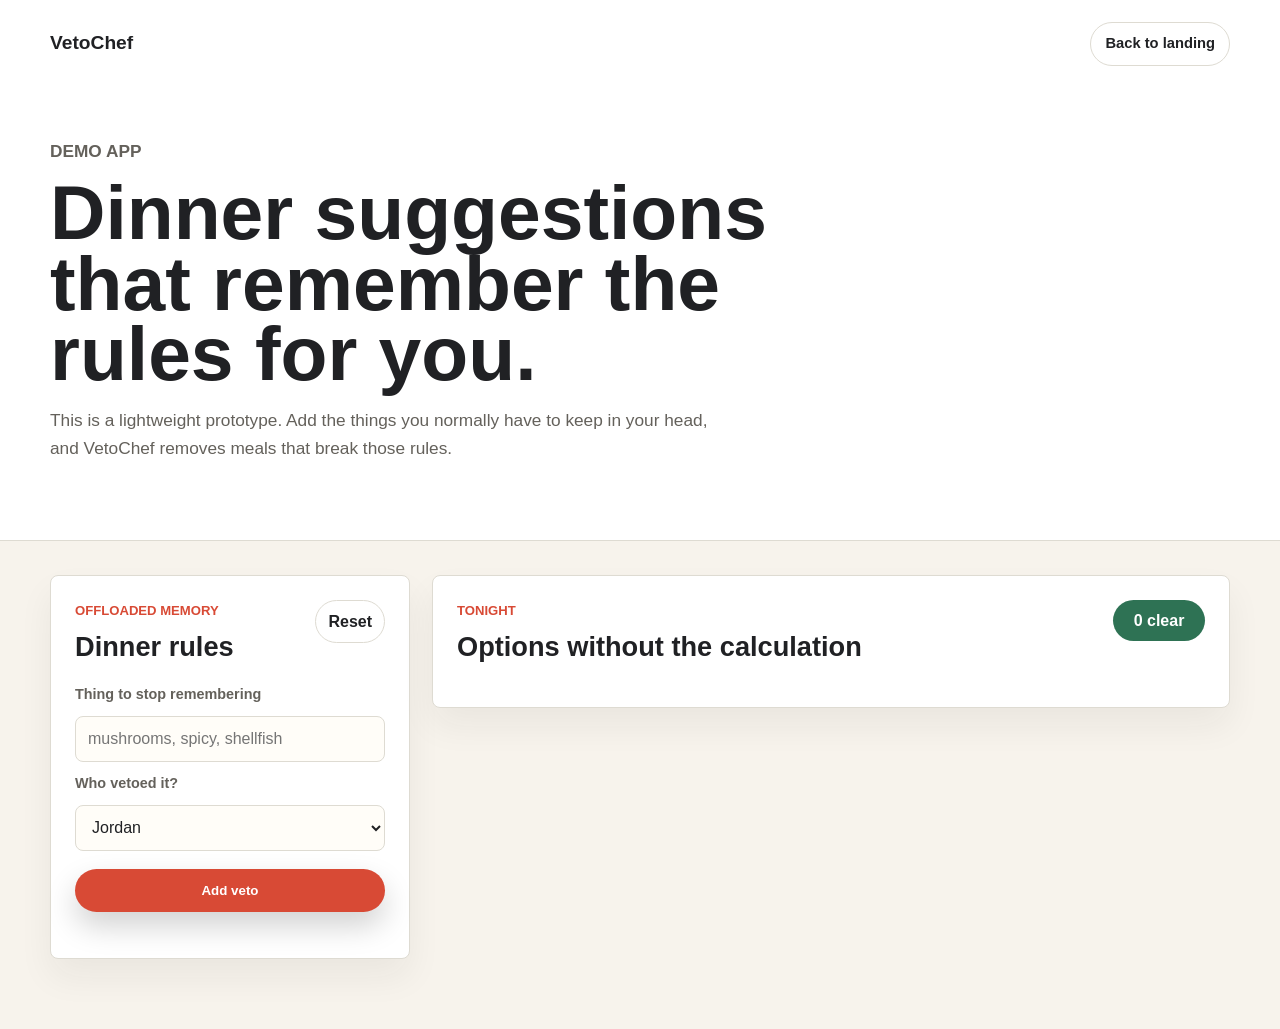
==== app.html @ bf62d24d "Add initial HTML structure for VetoChef app" ====
<!DOCTYPE html>
<html lang="en">
<head>
  <meta charset="UTF-8">
  <meta name="viewport" content="width=device-width, initial-scale=1.0">
  <title>VetoChef Demo App</title>
  <link rel="stylesheet" href="styles.css">
  <link rel="stylesheet" href="app.css">
</head>
<body class="app-body">
  <header class="app-header">
    <nav class="app-nav" aria-label="Demo navigation">
      <a class="logo" href="index.html">VetoChef</a>
      <a class="nav-cta dark" href="index.html">Back to landing</a>
    </nav>

    <section class="app-intro">
      <p class="eyebrow">Demo app</p>
      <h1>Dinner suggestions that remember the rules for you.</h1>
      <p>
        This is a lightweight prototype. Add the things you normally have to
        keep in your head, and VetoChef removes meals that break those rules.
      </p>
    </section>
  </header>

  <main class="app-layout">
    <aside class="app-card">
      <div class="card-title-row">
        <div>
          <p class="eyebrow">Offloaded memory</p>
          <h2>Dinner rules</h2>
        </div>
        <button class="small-button" id="resetButton" type="button">Reset</button>
      </div>

      <form class="veto-form" id="vetoForm">
        <label for="vetoInput">Thing to stop remembering</label>
        <input id="vetoInput" name="veto" type="text" placeholder="mushrooms, spicy, shellfish">

        <label for="personSelect">Who vetoed it?</label>
        <select id="personSelect" name="person">
          <option>Jordan</option>
          <option>Maya</option>
          <option>Sam</option>
          <option>Dad</option>
        </select>

        <button class="button full-button" type="submit">Add veto</button>
      </form>

      <div class="veto-list" id="vetoList" aria-live="polite"></div>
    </aside>

    <section class="app-card meal-area">
      <div class="card-title-row">
        <div>
          <p class="eyebrow">Tonight</p>
          <h2>Options without the calculation</h2>
        </div>
        <div class="meal-count" id="mealCount">0 clear</div>
      </div>

      <div class="meal-grid" id="mealGrid"></div>
    </section>
  </main>

  <script src="app.js"></script>
</body>
</html>
---- styles.css ----
:root {
  --ink: #202124;
  --muted: #64615b;
  --paper: #fffdf8;
  --soft: #f3f5ee;
  --tomato: #d84a35;
  --tomato-dark: #a82f22;
  --green: #2e7254;
  --line: #dedbd2;
}

* {
  box-sizing: border-box;
}

html {
  scroll-behavior: smooth;
}

body {
  margin: 0;
  color: var(--ink);
  background: var(--paper);
  font-family: Arial, Helvetica, sans-serif;
  line-height: 1.6;
}

a {
  color: inherit;
}

.hero {
  min-height: 82vh;
  color: white;
  background:
    linear-gradient(rgba(15, 18, 16, 0.65), rgba(15, 18, 16, 0.5)),
    url("https://images.unsplash.com/photo-1733006955674-472c10875aaf?auto=format&fit=crop&w=1800&q=80") center / cover;
  display: flex;
  flex-direction: column;
}

.topbar {
  width: min(1120px, calc(100% - 40px));
  margin: 0 auto;
  padding: 24px 0;
  display: flex;
  align-items: center;
  justify-content: space-between;
}

.logo {
  font-size: 1.2rem;
  font-weight: 800;
  text-decoration: none;
}

.nav-cta {
  padding: 9px 14px;
  border: 1px solid rgba(255, 255, 255, 0.55);
  border-radius: 999px;
  text-decoration: none;
  font-size: 0.92rem;
  font-weight: 700;
}

.hero-content {
  width: min(1120px, calc(100% - 40px));
  margin: auto;
  padding: 70px 0 95px;
}

.eyebrow {
  margin: 0 0 12px;
  color: var(--tomato);
  font-size: 0.82rem;
  font-weight: 800;
  letter-spacing: 0;
  text-transform: uppercase;
}

.hero .eyebrow {
  color: #ffd9c8;
}

h1,
h2,
h3,
p {
  margin-top: 0;
}

h1 {
  max-width: 680px;
  margin-bottom: 18px;
  font-size: clamp(4rem, 10vw, 7.2rem);
  line-height: 0.92;
  letter-spacing: 0;
}

h2 {
  max-width: 760px;
  margin-bottom: 18px;
  font-size: clamp(2rem, 5vw, 4rem);
  line-height: 1.03;
  letter-spacing: 0;
}

h3 {
  margin-bottom: 10px;
  font-size: 1.2rem;
  line-height: 1.2;
}

.hero-copy {
  max-width: 610px;
  font-size: 1.25rem;
  color: rgba(255, 255, 255, 0.9);
}

.button {
  display: inline-block;
  margin-top: 14px;
  padding: 14px 22px;
  border: 0;
  border-radius: 999px;
  color: white;
  background: var(--tomato);
  box-shadow: 0 14px 30px rgba(0, 0, 0, 0.18);
  text-decoration: none;
  font-weight: 800;
}

.button:hover,
.button:focus {
  background: var(--tomato-dark);
}

.section {
  padding: 90px 20px;
}

.section-text {
  width: min(900px, 100%);
  margin: 0 auto;
}

.section-text p {
  max-width: 720px;
  color: var(--muted);
  font-size: 1.08rem;
}

.intro {
  background: white;
}

.split {
  width: min(1120px, calc(100% - 40px));
  margin: 0 auto;
  padding-left: 0;
  padding-right: 0;
  display: grid;
  grid-template-columns: 1.1fr 0.9fr;
  gap: 56px;
  align-items: center;
}

.reverse {
  grid-template-columns: 0.95fr 1.05fr;
}

.veto-panel {
  padding: 28px;
  border: 1px solid var(--line);
  border-radius: 8px;
  background: white;
  box-shadow: 0 20px 45px rgba(32, 33, 36, 0.08);
}

.panel-header {
  display: flex;
  justify-content: space-between;
  gap: 16px;
  margin-bottom: 22px;
  color: var(--muted);
  font-size: 0.9rem;
}

.panel-header strong {
  color: var(--green);
}

.veto-panel ul {
  list-style: none;
  padding: 0;
  margin: 22px 0;
}

.veto-panel li {
  display: flex;
  align-items: center;
  gap: 10px;
  padding: 10px 0;
  border-top: 1px solid var(--line);
}

.check {
  width: 24px;
  height: 24px;
  border-radius: 50%;
  color: white;
  background: var(--green);
  display: inline-flex;
  align-items: center;
  justify-content: center;
  font-weight: 800;
}

.veto-panel button {
  width: 100%;
  min-height: 48px;
  border: 0;
  border-radius: 999px;
  color: white;
  background: var(--ink);
  font: inherit;
  font-weight: 800;
  cursor: pointer;
}

.feature-band {
  color: white;
  background: var(--green);
}

.feature-band .eyebrow,
.feature-band .section-text p {
  color: rgba(255, 255, 255, 0.82);
}

.feature-band .big-line {
  color: white;
  font-size: clamp(1.8rem, 5vw, 3.6rem);
  font-weight: 900;
  line-height: 1.1;
}

.mini-grid {
  display: grid;
  grid-template-columns: repeat(2, minmax(0, 1fr));
  gap: 14px;
}

.mini-grid div {
  min-height: 92px;
  padding: 20px;
  border: 1px solid var(--line);
  border-radius: 8px;
  background: white;
  display: flex;
  align-items: center;
  justify-content: center;
  color: var(--green);
  font-weight: 800;
  text-align: center;
}

.early-access {
  background: #f5eee8;
  text-align: center;
}

.early-access .section-text p,
.early-access .section-text h2 {
  margin-left: auto;
  margin-right: auto;
}

.quiet {
  margin-top: 22px;
}

.coming-soon {
  width: min(1120px, calc(100% - 40px));
  margin: 0 auto;
  padding-left: 0;
  padding-right: 0;
}

.soon-list {
  display: grid;
  grid-template-columns: repeat(3, 1fr);
  gap: 18px;
  margin-top: 28px;
}

.soon-list article {
  min-height: 175px;
  padding: 24px;
  border: 1px solid var(--line);
  border-radius: 8px;
  background: white;
}

.soon-list p {
  color: var(--muted);
}

footer {
  padding: 34px 20px;
  color: white;
  background: var(--ink);
  text-align: center;
}

footer p {
  margin: 0;
  font-weight: 800;
}

@media (max-width: 760px) {
  .topbar {
    width: min(100% - 28px, 1120px);
  }

  .nav-cta {
    padding: 8px 12px;
    font-size: 0.86rem;
  }

  .hero-content {
    width: min(100% - 28px, 1120px);
    padding: 50px 0 75px;
  }

  .hero-copy {
    font-size: 1.05rem;
  }

  .section {
    padding: 64px 14px;
  }

  .split,
  .reverse,
  .coming-soon {
    width: min(100% - 28px, 1120px);
    padding-left: 0;
    padding-right: 0;
    grid-template-columns: 1fr;
    gap: 34px;
  }

  .soon-list {
    grid-template-columns: 1fr;
  }

  .mini-grid {
    grid-template-columns: 1fr;
  }
}
---- app.css ----
.app-body {
  background: #f7f3ec;
}

.app-header {
  background: white;
  border-bottom: 1px solid var(--line);
}

.app-nav {
  width: min(1180px, calc(100% - 40px));
  margin: 0 auto;
  padding: 22px 0;
  display: flex;
  align-items: center;
  justify-content: space-between;
}

.nav-cta.dark {
  border-color: var(--line);
}

.app-intro {
  width: min(1180px, calc(100% - 40px));
  margin: 0 auto;
  padding: 50px 0 60px;
}

.app-intro h1 {
  max-width: 780px;
  font-size: clamp(2.4rem, 6vw, 5rem);
}

.app-intro p {
  max-width: 680px;
  color: var(--muted);
  font-size: 1.08rem;
}

.app-layout {
  width: min(1180px, calc(100% - 40px));
  margin: 34px auto 70px;
  display: grid;
  grid-template-columns: 360px 1fr;
  gap: 22px;
  align-items: start;
}

.app-card {
  padding: 24px;
  border: 1px solid var(--line);
  border-radius: 8px;
  background: white;
  box-shadow: 0 18px 35px rgba(32, 33, 36, 0.06);
}

.card-title-row {
  display: flex;
  align-items: flex-start;
  justify-content: space-between;
  gap: 18px;
  margin-bottom: 22px;
}

.card-title-row h2 {
  margin-bottom: 0;
  font-size: 1.7rem;
}

.small-button {
  border: 1px solid var(--line);
  border-radius: 999px;
  background: white;
  padding: 8px 12px;
  color: var(--ink);
  font: inherit;
  font-weight: 700;
  cursor: pointer;
}

.veto-form {
  display: grid;
  gap: 10px;
}

.veto-form label {
  color: var(--muted);
  font-size: 0.9rem;
  font-weight: 800;
}

.veto-form input,
.veto-form select {
  width: 100%;
  min-height: 46px;
  border: 1px solid var(--line);
  border-radius: 8px;
  padding: 0 12px;
  background: #fffdf8;
  color: var(--ink);
  font: inherit;
}

.full-button {
  width: 100%;
  margin-top: 8px;
  cursor: pointer;
}

.veto-list {
  margin-top: 22px;
  display: grid;
  gap: 10px;
}

.veto-item {
  display: grid;
  grid-template-columns: 1fr auto;
  gap: 10px;
  align-items: center;
  padding: 13px;
  border: 1px solid var(--line);
  border-radius: 8px;
  background: var(--soft);
}

.veto-item strong {
  display: block;
  line-height: 1.2;
}

.veto-item span {
  color: var(--muted);
  font-size: 0.9rem;
}

.veto-item button {
  width: 34px;
  height: 34px;
  border: 0;
  border-radius: 50%;
  color: white;
  background: var(--ink);
  cursor: pointer;
  font-weight: 900;
}

.meal-count {
  min-width: 92px;
  padding: 8px 12px;
  border-radius: 999px;
  color: white;
  background: var(--green);
  text-align: center;
  font-weight: 800;
}

.meal-grid {
  display: grid;
  grid-template-columns: repeat(2, minmax(0, 1fr));
  gap: 16px;
}

.meal-card {
  min-height: 270px;
  border: 1px solid var(--line);
  border-radius: 8px;
  overflow: hidden;
  background: #fffdf8;
  display: flex;
  flex-direction: column;
}

.meal-top {
  min-height: 92px;
  padding: 18px;
  color: white;
  background: var(--green);
}

.meal-top h3 {
  margin-bottom: 6px;
}

.meal-top p {
  margin: 0;
  color: rgba(255, 255, 255, 0.82);
  font-size: 0.95rem;
}

.meal-body {
  padding: 18px;
  display: flex;
  flex: 1;
  flex-direction: column;
}

.tag-row {
  display: flex;
  flex-wrap: wrap;
  gap: 8px;
  margin-top: 4px;
}

.tag-row button,
.tag {
  border: 1px solid var(--line);
  border-radius: 999px;
  padding: 7px 10px;
  background: white;
  color: var(--muted);
  font: inherit;
  font-size: 0.88rem;
}

.tag-row button {
  cursor: pointer;
}

.why-text {
  margin-top: auto;
  padding-top: 18px;
  color: var(--green);
  font-weight: 800;
}

.empty-state {
  grid-column: 1 / -1;
  padding: 28px;
  border: 1px dashed var(--line);
  border-radius: 8px;
  color: var(--muted);
  background: #fffdf8;
}

@media (max-width: 900px) {
  .app-layout {
    grid-template-columns: 1fr;
  }
}

@media (max-width: 650px) {
  .app-nav,
  .app-intro,
  .app-layout {
    width: min(100% - 28px, 1180px);
  }

  .app-nav {
    align-items: flex-start;
    gap: 14px;
  }

  .meal-grid {
    grid-template-columns: 1fr;
  }
}
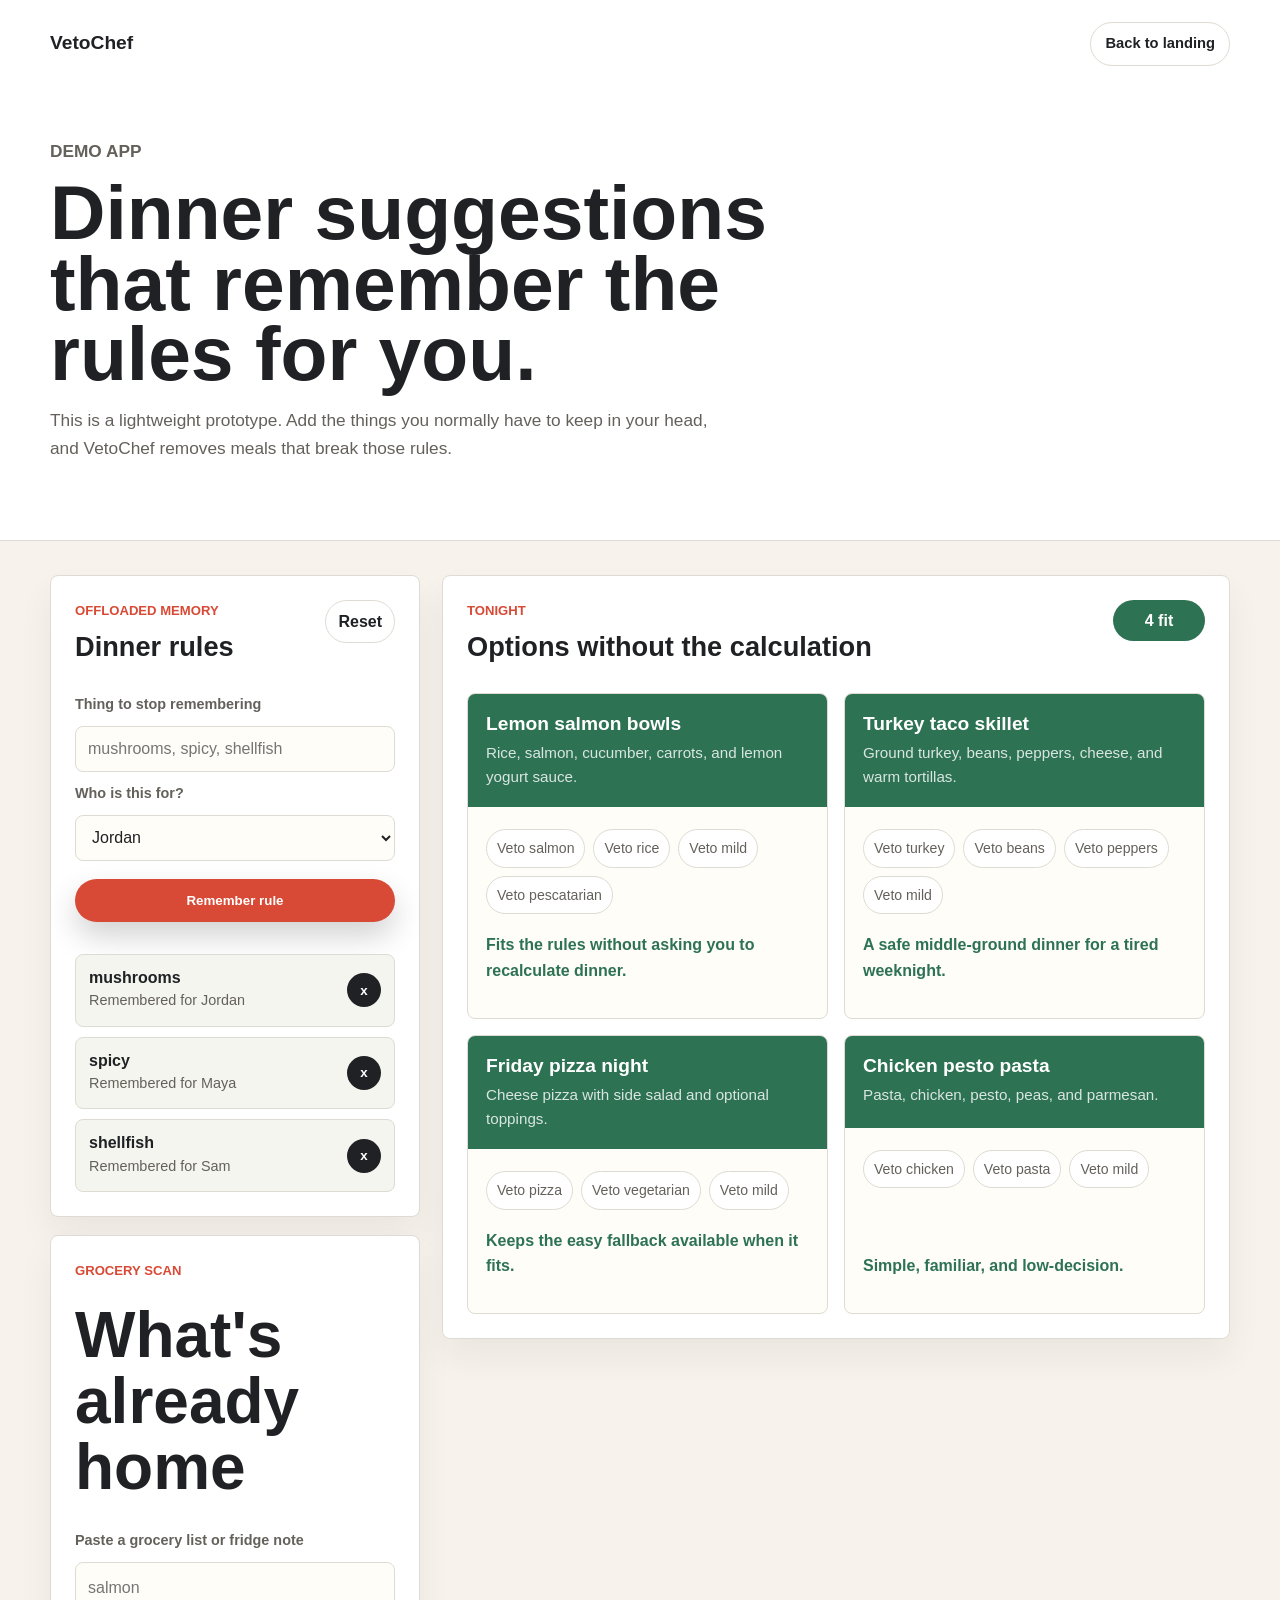
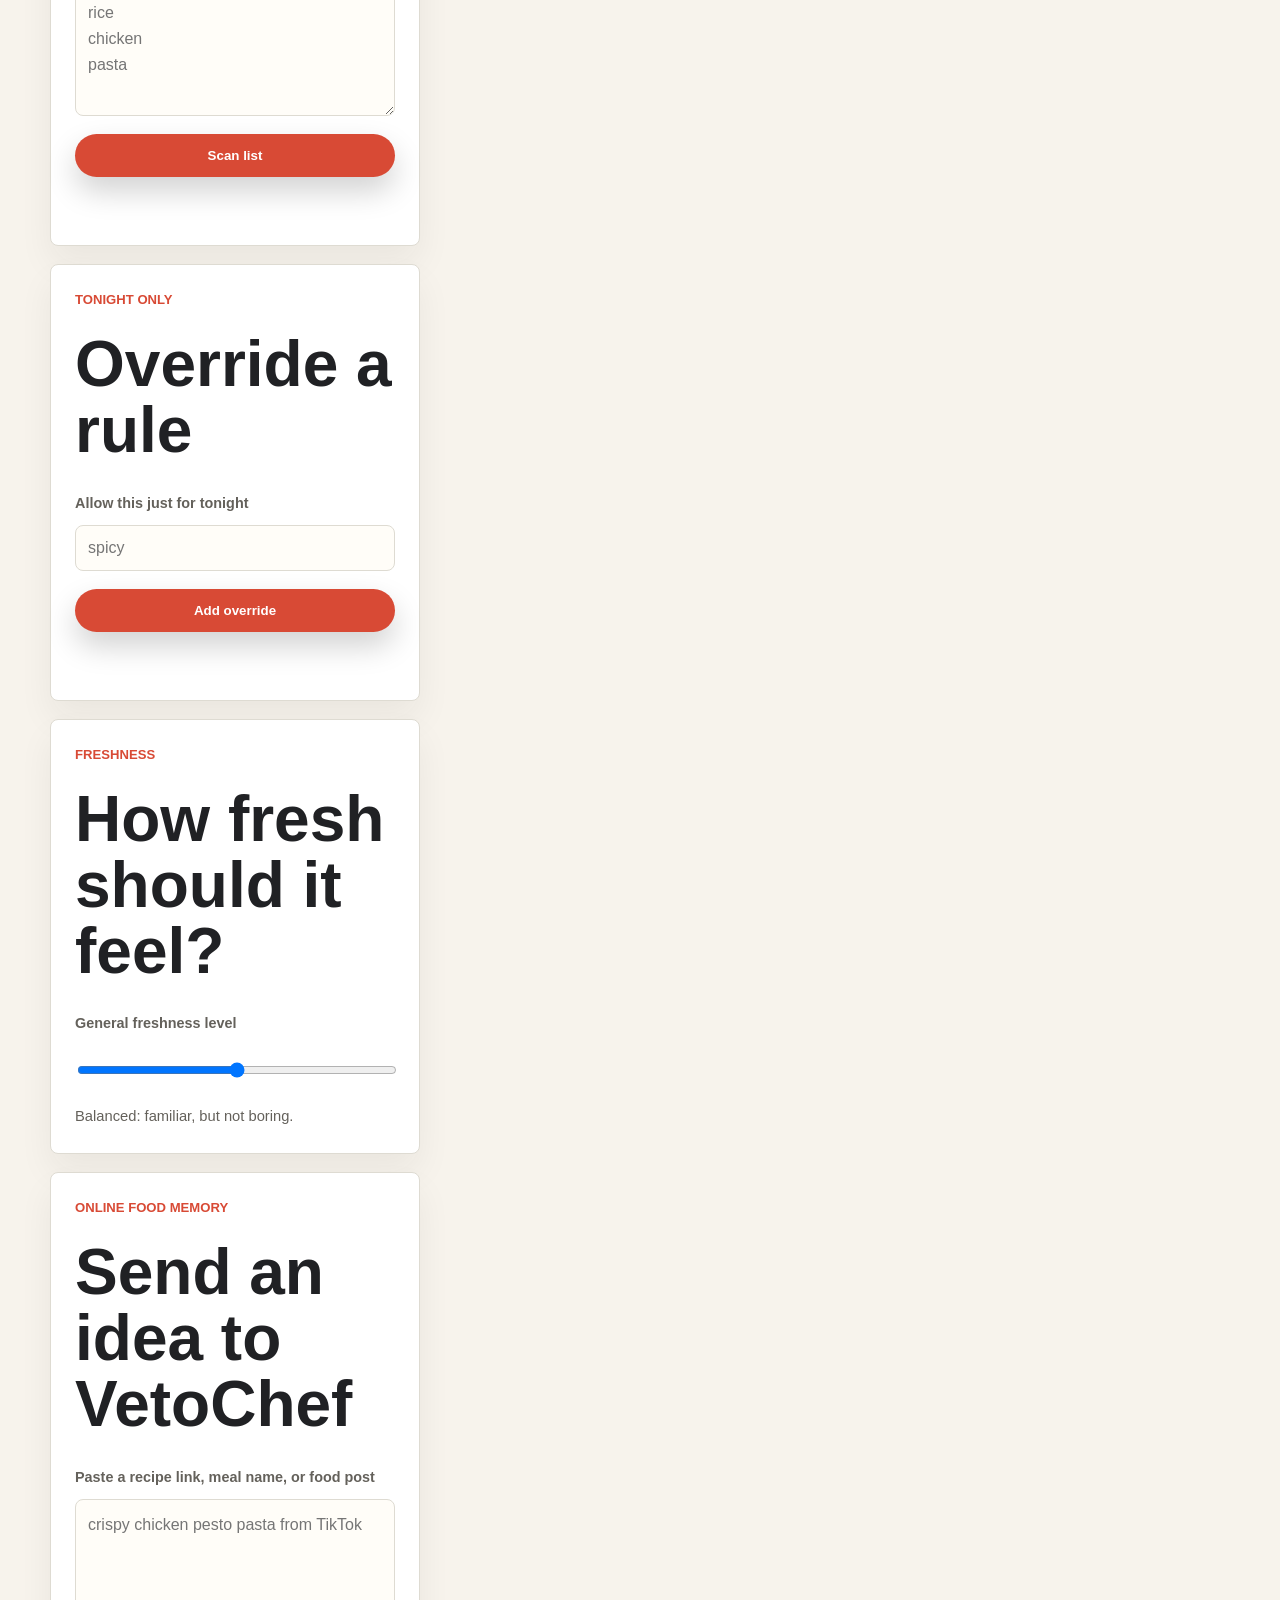
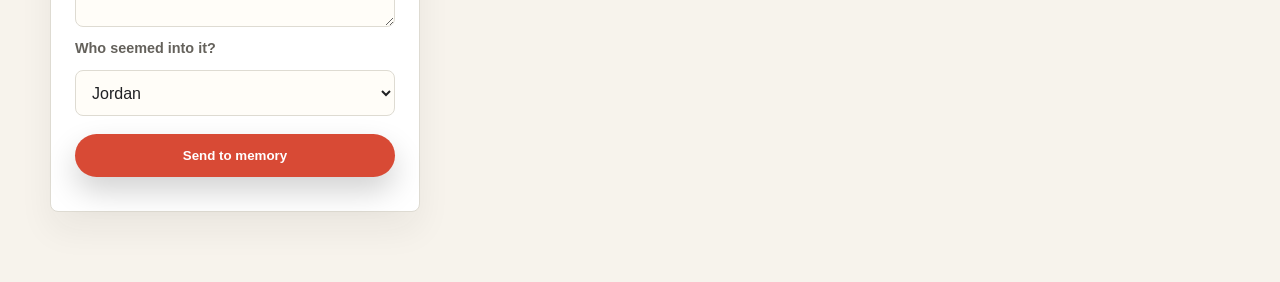
==== commit c24aa8f8: "Refactor app layout and update form structure" ====
--- a/app.html
+++ b/app.html
@@ -25,31 +25,75 @@
   </header>
 
   <main class="app-layout">
-    <aside class="app-card">
-      <div class="card-title-row">
-        <div>
-          <p class="eyebrow">Offloaded memory</p>
-          <h2>Dinner rules</h2>
+    <aside class="app-stack">
+      <section class="app-card">
+        <div class="card-title-row">
+          <div>
+            <p class="eyebrow">Offloaded memory</p>
+            <h2>Dinner rules</h2>
+          </div>
+          <button class="small-button" id="resetButton" type="button">Reset</button>
         </div>
-        <button class="small-button" id="resetButton" type="button">Reset</button>
-      </div>
 
-      <form class="veto-form" id="vetoForm">
-        <label for="vetoInput">Thing to stop remembering</label>
-        <input id="vetoInput" name="veto" type="text" placeholder="mushrooms, spicy, shellfish">
+        <form class="veto-form" id="vetoForm">
+          <label for="vetoInput">Thing to stop remembering</label>
+          <input id="vetoInput" name="veto" type="text" placeholder="mushrooms, spicy, shellfish">
 
-        <label for="personSelect">Who vetoed it?</label>
-        <select id="personSelect" name="person">
+          <label for="personSelect">Who is this for?</label>
+          <select id="personSelect" name="person">
+            <option>Jordan</option>
+            <option>Maya</option>
+            <option>Sam</option>
+            <option>Dad</option>
+          </select>
+
+          <button class="button full-button" type="submit">Remember rule</button>
+        </form>
+
+        <div class="veto-list" id="vetoList" aria-live="polite"></div>
+      </section>
+
+      <section class="app-card">
+        <p class="eyebrow">Grocery scan</p>
+        <h2>What's already home</h2>
+        <label class="field-label" for="groceryInput">Paste a grocery list or fridge note</label>
+        <textarea id="groceryInput" rows="5" placeholder="salmon&#10;rice&#10;chicken&#10;pasta"></textarea>
+        <button class="button full-button" id="scanButton" type="button">Scan list</button>
+        <div class="chip-list" id="pantryList"></div>
+      </section>
+
+      <section class="app-card">
+        <p class="eyebrow">Tonight only</p>
+        <h2>Override a rule</h2>
+        <label class="field-label" for="overrideInput">Allow this just for tonight</label>
+        <input id="overrideInput" type="text" placeholder="spicy">
+        <button class="button full-button" id="overrideButton" type="button">Add override</button>
+        <div class="chip-list" id="overrideList"></div>
+      </section>
+
+      <section class="app-card">
+        <p class="eyebrow">Freshness</p>
+        <h2>How fresh should it feel?</h2>
+        <label class="field-label" for="freshnessRange">General freshness level</label>
+        <input id="freshnessRange" type="range" min="1" max="5" value="3">
+        <p class="slider-note" id="freshnessLabel">Balanced: familiar, but not boring.</p>
+      </section>
+
+      <section class="app-card">
+        <p class="eyebrow">Online food memory</p>
+        <h2>Send an idea to VetoChef</h2>
+        <label class="field-label" for="onlineInput">Paste a recipe link, meal name, or food post</label>
+        <textarea id="onlineInput" rows="4" placeholder="crispy chicken pesto pasta from TikTok"></textarea>
+        <label class="field-label" for="onlinePerson">Who seemed into it?</label>
+        <select id="onlinePerson">
           <option>Jordan</option>
           <option>Maya</option>
           <option>Sam</option>
           <option>Dad</option>
         </select>
-
-        <button class="button full-button" type="submit">Add veto</button>
-      </form>
-
-      <div class="veto-list" id="vetoList" aria-live="polite"></div>
+        <button class="button full-button" id="onlineButton" type="button">Send to memory</button>
+        <div class="memory-list" id="onlineMemory"></div>
+      </section>
     </aside>
 
     <section class="app-card meal-area">
@@ -58,7 +102,7 @@
           <p class="eyebrow">Tonight</p>
           <h2>Options without the calculation</h2>
         </div>
-        <div class="meal-count" id="mealCount">0 clear</div>
+        <div class="meal-count" id="mealCount">0 fit</div>
       </div>
 
       <div class="meal-grid" id="mealGrid"></div>
--- a/app.css
+++ b/app.css
@@ -41,9 +41,14 @@
   width: min(1180px, calc(100% - 40px));
   margin: 34px auto 70px;
   display: grid;
-  grid-template-columns: 360px 1fr;
+  grid-template-columns: 370px 1fr;
   gap: 22px;
   align-items: start;
+}
+
+.app-stack {
+  display: grid;
+  gap: 18px;
 }
 
 .app-card {
@@ -78,19 +83,24 @@
   cursor: pointer;
 }
 
-.veto-form {
+.veto-form,
+.app-card {
   display: grid;
   gap: 10px;
 }
 
-.veto-form label {
+.veto-form label,
+.field-label {
   color: var(--muted);
   font-size: 0.9rem;
   font-weight: 800;
 }
 
 .veto-form input,
-.veto-form select {
+.veto-form select,
+.app-card input,
+.app-card select,
+.app-card textarea {
   width: 100%;
   min-height: 46px;
   border: 1px solid var(--line);
@@ -99,6 +109,12 @@
   background: #fffdf8;
   color: var(--ink);
   font: inherit;
+}
+
+.app-card textarea {
+  min-height: 100px;
+  padding: 12px;
+  resize: vertical;
 }
 
 .full-button {
@@ -155,6 +171,54 @@
   font-weight: 800;
 }
 
+.chip-list {
+  display: flex;
+  flex-wrap: wrap;
+  gap: 8px;
+  min-height: 34px;
+}
+
+.chip {
+  border: 1px solid var(--line);
+  border-radius: 999px;
+  padding: 7px 10px;
+  background: var(--soft);
+  color: var(--ink);
+  font-size: 0.88rem;
+  font-weight: 700;
+}
+
+.memory-list {
+  display: grid;
+  gap: 8px;
+}
+
+.memory-item {
+  padding: 11px;
+  border: 1px solid var(--line);
+  border-radius: 8px;
+  background: var(--soft);
+}
+
+.memory-item strong {
+  display: block;
+}
+
+.memory-item span,
+.slider-note {
+  color: var(--muted);
+  font-size: 0.92rem;
+}
+
+.slider-note {
+  margin: 0;
+}
+
+.meal-area {
+  position: sticky;
+  top: 18px;
+}
+
 .meal-grid {
   display: grid;
   grid-template-columns: repeat(2, minmax(0, 1fr));
@@ -224,6 +288,43 @@
   font-weight: 800;
 }
 
+.meal-actions {
+  display: grid;
+  gap: 10px;
+  margin-top: 16px;
+}
+
+.rating-row {
+  display: flex;
+  flex-wrap: wrap;
+  gap: 8px;
+}
+
+.rating-row button,
+.cook-button {
+  border: 1px solid var(--line);
+  border-radius: 999px;
+  padding: 8px 11px;
+  background: white;
+  color: var(--ink);
+  font: inherit;
+  font-size: 0.88rem;
+  font-weight: 800;
+  cursor: pointer;
+}
+
+.cook-button {
+  width: 100%;
+  background: var(--ink);
+  color: white;
+}
+
+.rating-note {
+  margin: 0;
+  color: var(--muted);
+  font-size: 0.9rem;
+}
+
 .empty-state {
   grid-column: 1 / -1;
   padding: 28px;
@@ -236,6 +337,10 @@
 @media (max-width: 900px) {
   .app-layout {
     grid-template-columns: 1fr;
+  }
+
+  .meal-area {
+    position: static;
   }
 }
 
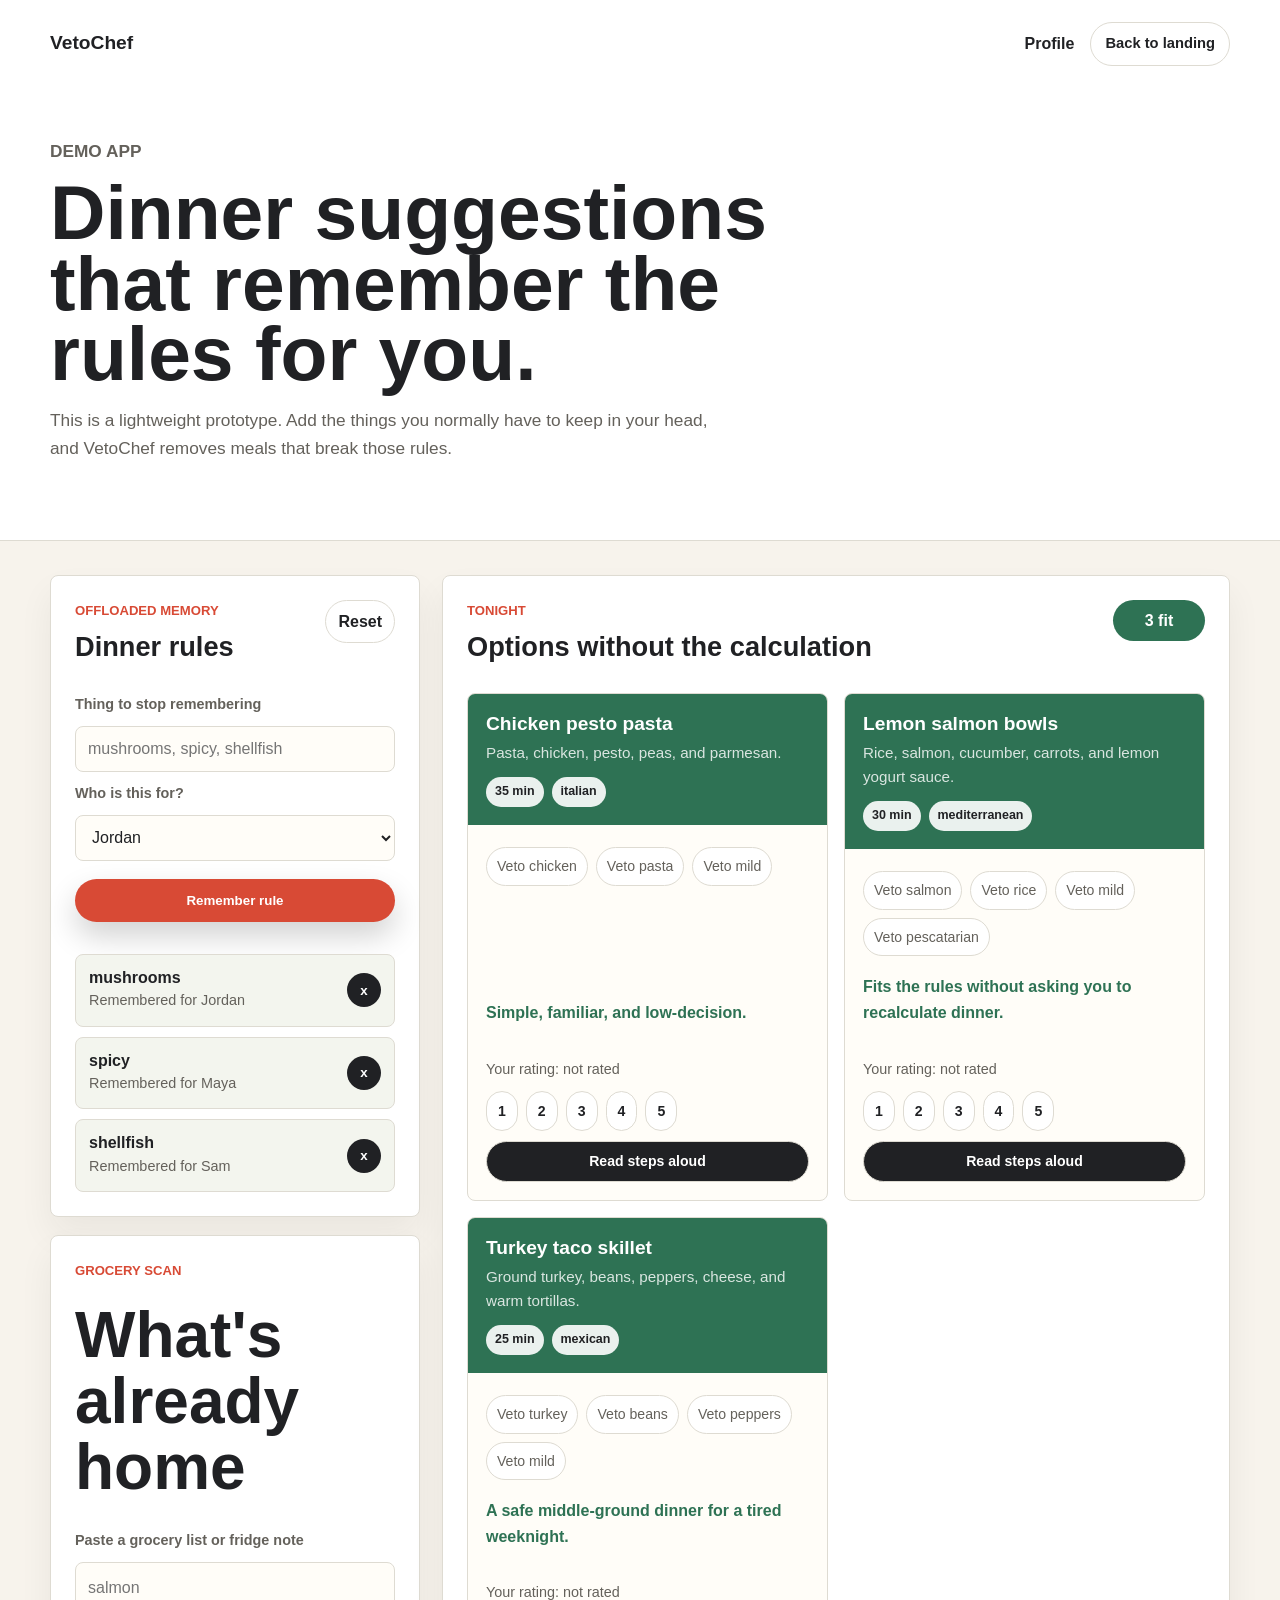
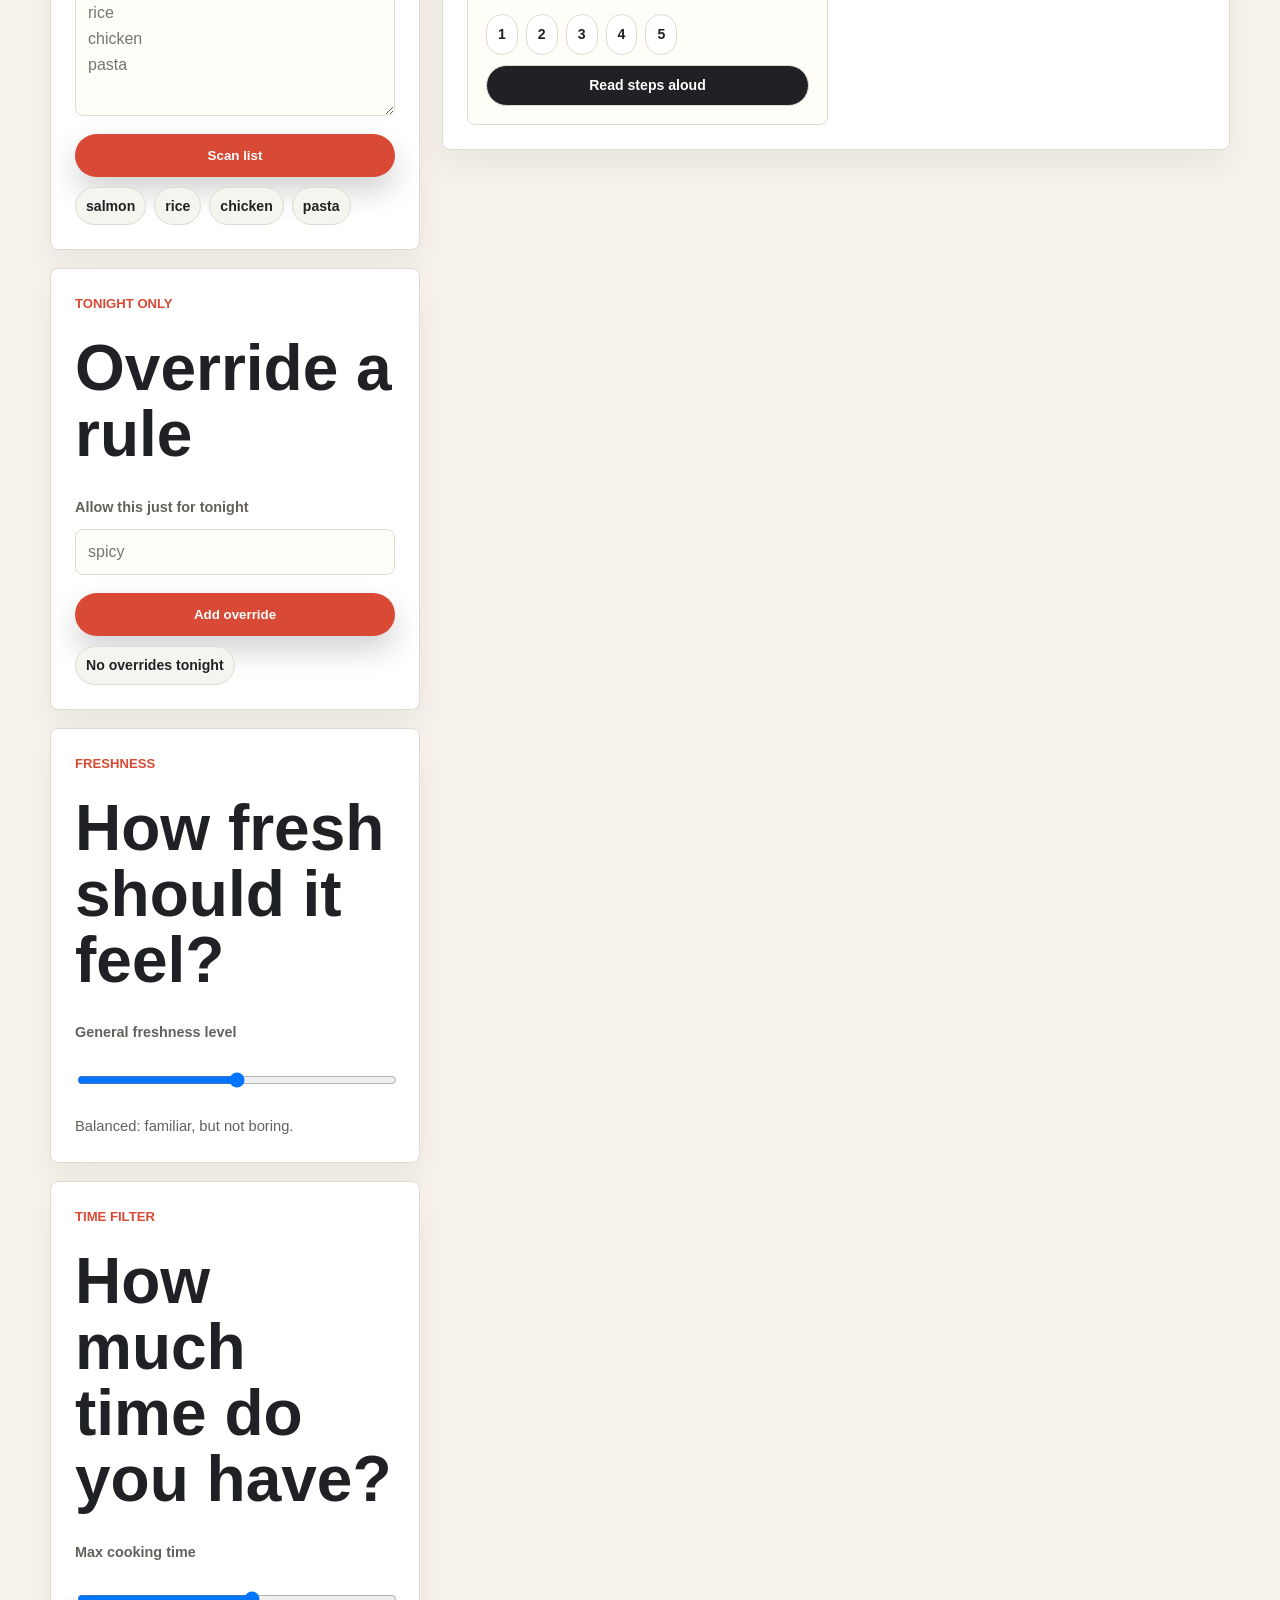
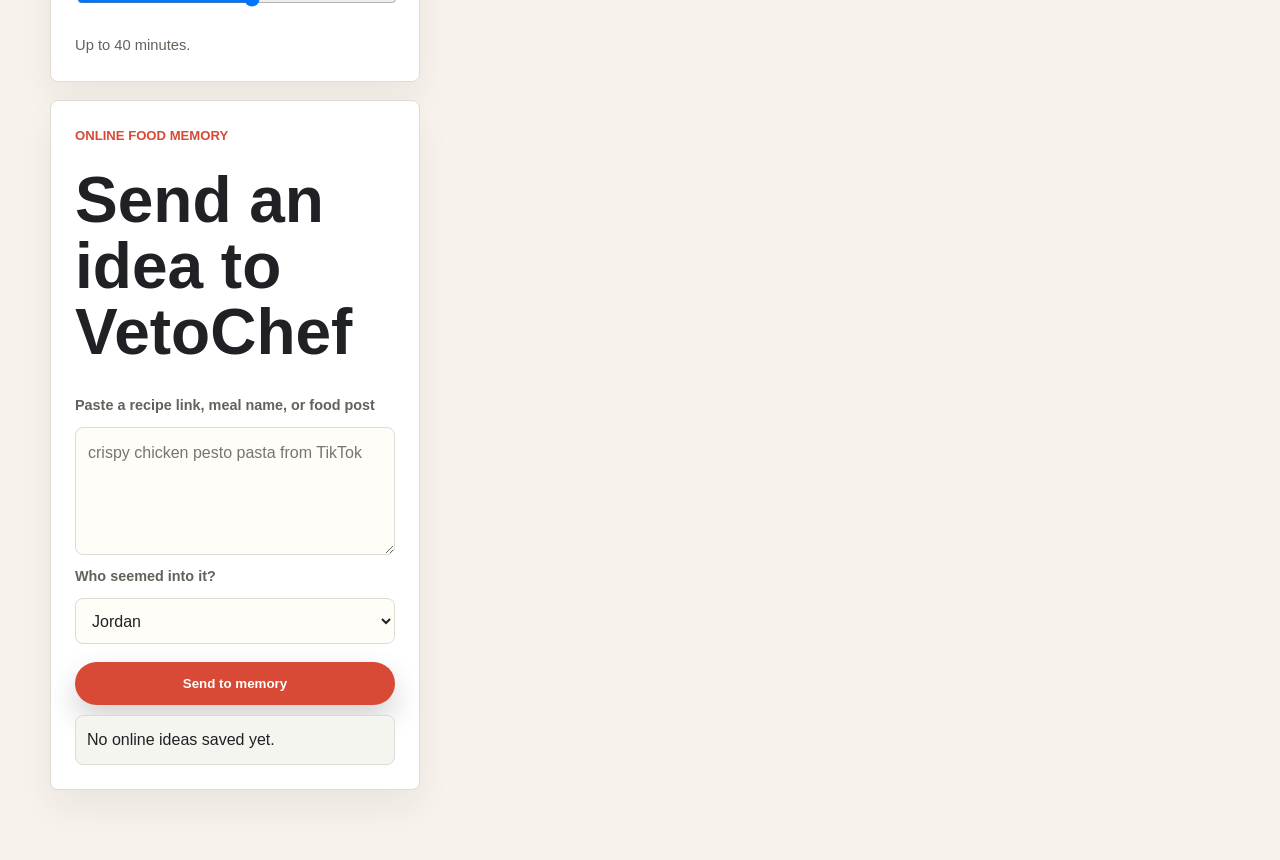
==== commit 5c39b990: "Add profile page and time filters" ====
--- a/app.html
+++ b/app.html
@@ -11,7 +11,10 @@
   <header class="app-header">
     <nav class="app-nav" aria-label="Demo navigation">
       <a class="logo" href="index.html">VetoChef</a>
-      <a class="nav-cta dark" href="index.html">Back to landing</a>
+      <div class="app-nav-links">
+        <a href="profile.html">Profile</a>
+        <a class="nav-cta dark" href="index.html">Back to landing</a>
+      </div>
     </nav>
 
     <section class="app-intro">
@@ -80,6 +83,14 @@
       </section>
 
       <section class="app-card">
+        <p class="eyebrow">Time filter</p>
+        <h2>How much time do you have?</h2>
+        <label class="field-label" for="timeRange">Max cooking time</label>
+        <input id="timeRange" type="range" min="15" max="60" step="5" value="40">
+        <p class="slider-note" id="timeLabel">Up to 40 minutes.</p>
+      </section>
+
+      <section class="app-card">
         <p class="eyebrow">Online food memory</p>
         <h2>Send an idea to VetoChef</h2>
         <label class="field-label" for="onlineInput">Paste a recipe link, meal name, or food post</label>
--- a/styles.css
+++ b/styles.css
@@ -1,361 +1,420 @@
-:root {
-  --ink: #202124;
-  --muted: #64615b;
-  --paper: #fffdf8;
-  --soft: #f3f5ee;
-  --tomato: #d84a35;
-  --tomato-dark: #a82f22;
-  --green: #2e7254;
-  --line: #dedbd2;
-}
-
-* {
-  box-sizing: border-box;
-}
-
-html {
-  scroll-behavior: smooth;
-}
-
-body {
-  margin: 0;
-  color: var(--ink);
-  background: var(--paper);
-  font-family: Arial, Helvetica, sans-serif;
-  line-height: 1.6;
-}
-
-a {
-  color: inherit;
-}
-
-.hero {
-  min-height: 82vh;
-  color: white;
-  background:
-    linear-gradient(rgba(15, 18, 16, 0.65), rgba(15, 18, 16, 0.5)),
-    url("https://images.unsplash.com/photo-1733006955674-472c10875aaf?auto=format&fit=crop&w=1800&q=80") center / cover;
-  display: flex;
-  flex-direction: column;
-}
-
-.topbar {
-  width: min(1120px, calc(100% - 40px));
-  margin: 0 auto;
-  padding: 24px 0;
-  display: flex;
-  align-items: center;
-  justify-content: space-between;
-}
-
-.logo {
-  font-size: 1.2rem;
-  font-weight: 800;
-  text-decoration: none;
-}
-
-.nav-cta {
-  padding: 9px 14px;
-  border: 1px solid rgba(255, 255, 255, 0.55);
-  border-radius: 999px;
-  text-decoration: none;
-  font-size: 0.92rem;
-  font-weight: 700;
-}
-
-.hero-content {
-  width: min(1120px, calc(100% - 40px));
-  margin: auto;
-  padding: 70px 0 95px;
-}
-
-.eyebrow {
-  margin: 0 0 12px;
-  color: var(--tomato);
-  font-size: 0.82rem;
-  font-weight: 800;
-  letter-spacing: 0;
-  text-transform: uppercase;
-}
-
-.hero .eyebrow {
-  color: #ffd9c8;
-}
-
-h1,
-h2,
-h3,
-p {
-  margin-top: 0;
-}
-
-h1 {
-  max-width: 680px;
-  margin-bottom: 18px;
-  font-size: clamp(4rem, 10vw, 7.2rem);
-  line-height: 0.92;
-  letter-spacing: 0;
-}
-
-h2 {
-  max-width: 760px;
-  margin-bottom: 18px;
-  font-size: clamp(2rem, 5vw, 4rem);
-  line-height: 1.03;
-  letter-spacing: 0;
-}
-
-h3 {
-  margin-bottom: 10px;
-  font-size: 1.2rem;
-  line-height: 1.2;
-}
-
-.hero-copy {
-  max-width: 610px;
-  font-size: 1.25rem;
-  color: rgba(255, 255, 255, 0.9);
-}
-
-.button {
-  display: inline-block;
-  margin-top: 14px;
-  padding: 14px 22px;
-  border: 0;
-  border-radius: 999px;
-  color: white;
-  background: var(--tomato);
-  box-shadow: 0 14px 30px rgba(0, 0, 0, 0.18);
-  text-decoration: none;
-  font-weight: 800;
-}
-
-.button:hover,
-.button:focus {
-  background: var(--tomato-dark);
-}
-
-.section {
-  padding: 90px 20px;
-}
-
-.section-text {
-  width: min(900px, 100%);
-  margin: 0 auto;
-}
-
-.section-text p {
-  max-width: 720px;
-  color: var(--muted);
-  font-size: 1.08rem;
-}
-
-.intro {
-  background: white;
-}
-
-.split {
-  width: min(1120px, calc(100% - 40px));
-  margin: 0 auto;
-  padding-left: 0;
-  padding-right: 0;
-  display: grid;
-  grid-template-columns: 1.1fr 0.9fr;
-  gap: 56px;
-  align-items: center;
-}
-
-.reverse {
-  grid-template-columns: 0.95fr 1.05fr;
-}
-
-.veto-panel {
-  padding: 28px;
-  border: 1px solid var(--line);
-  border-radius: 8px;
-  background: white;
-  box-shadow: 0 20px 45px rgba(32, 33, 36, 0.08);
-}
-
-.panel-header {
-  display: flex;
-  justify-content: space-between;
-  gap: 16px;
-  margin-bottom: 22px;
-  color: var(--muted);
-  font-size: 0.9rem;
-}
-
-.panel-header strong {
-  color: var(--green);
-}
-
-.veto-panel ul {
-  list-style: none;
-  padding: 0;
-  margin: 22px 0;
-}
-
-.veto-panel li {
-  display: flex;
-  align-items: center;
-  gap: 10px;
-  padding: 10px 0;
-  border-top: 1px solid var(--line);
-}
-
-.check {
-  width: 24px;
-  height: 24px;
-  border-radius: 50%;
-  color: white;
-  background: var(--green);
-  display: inline-flex;
-  align-items: center;
-  justify-content: center;
-  font-weight: 800;
-}
-
-.veto-panel button {
-  width: 100%;
-  min-height: 48px;
-  border: 0;
-  border-radius: 999px;
-  color: white;
-  background: var(--ink);
-  font: inherit;
-  font-weight: 800;
-  cursor: pointer;
-}
-
-.feature-band {
-  color: white;
-  background: var(--green);
-}
-
-.feature-band .eyebrow,
-.feature-band .section-text p {
-  color: rgba(255, 255, 255, 0.82);
-}
-
-.feature-band .big-line {
-  color: white;
-  font-size: clamp(1.8rem, 5vw, 3.6rem);
-  font-weight: 900;
-  line-height: 1.1;
-}
-
-.mini-grid {
-  display: grid;
-  grid-template-columns: repeat(2, minmax(0, 1fr));
-  gap: 14px;
-}
-
-.mini-grid div {
-  min-height: 92px;
-  padding: 20px;
-  border: 1px solid var(--line);
-  border-radius: 8px;
-  background: white;
-  display: flex;
-  align-items: center;
-  justify-content: center;
-  color: var(--green);
-  font-weight: 800;
-  text-align: center;
-}
-
-.early-access {
-  background: #f5eee8;
-  text-align: center;
-}
-
-.early-access .section-text p,
-.early-access .section-text h2 {
-  margin-left: auto;
-  margin-right: auto;
-}
-
-.quiet {
-  margin-top: 22px;
-}
-
-.coming-soon {
-  width: min(1120px, calc(100% - 40px));
-  margin: 0 auto;
-  padding-left: 0;
-  padding-right: 0;
-}
-
-.soon-list {
-  display: grid;
-  grid-template-columns: repeat(3, 1fr);
-  gap: 18px;
-  margin-top: 28px;
-}
-
-.soon-list article {
-  min-height: 175px;
-  padding: 24px;
-  border: 1px solid var(--line);
-  border-radius: 8px;
-  background: white;
-}
-
-.soon-list p {
-  color: var(--muted);
-}
-
-footer {
-  padding: 34px 20px;
-  color: white;
-  background: var(--ink);
-  text-align: center;
-}
-
-footer p {
-  margin: 0;
-  font-weight: 800;
-}
-
-@media (max-width: 760px) {
-  .topbar {
-    width: min(100% - 28px, 1120px);
-  }
-
-  .nav-cta {
-    padding: 8px 12px;
-    font-size: 0.86rem;
-  }
-
-  .hero-content {
-    width: min(100% - 28px, 1120px);
-    padding: 50px 0 75px;
-  }
-
-  .hero-copy {
-    font-size: 1.05rem;
-  }
-
-  .section {
-    padding: 64px 14px;
-  }
-
-  .split,
-  .reverse,
-  .coming-soon {
-    width: min(100% - 28px, 1120px);
-    padding-left: 0;
-    padding-right: 0;
-    grid-template-columns: 1fr;
-    gap: 34px;
-  }
-
-  .soon-list {
-    grid-template-columns: 1fr;
-  }
-
-  .mini-grid {
-    grid-template-columns: 1fr;
-  }
-}
+:root {
+  --ink: #202124;
+  --muted: #64615b;
+  --paper: #fffdf8;
+  --soft: #f3f5ee;
+  --tomato: #d84a35;
+  --tomato-dark: #a82f22;
+  --green: #2e7254;
+  --line: #dedbd2;
+}
+
+* {
+  box-sizing: border-box;
+}
+
+html {
+  scroll-behavior: smooth;
+}
+
+body {
+  margin: 0;
+  color: var(--ink);
+  background: var(--paper);
+  font-family: Arial, Helvetica, sans-serif;
+  line-height: 1.6;
+}
+
+a {
+  color: inherit;
+}
+
+.hero {
+  min-height: 82vh;
+  color: white;
+  background:
+    linear-gradient(rgba(15, 18, 16, 0.65), rgba(15, 18, 16, 0.5)),
+    url("https://images.unsplash.com/photo-1733006955674-472c10875aaf?auto=format&fit=crop&w=1800&q=80") center / cover;
+  display: flex;
+  flex-direction: column;
+}
+
+.topbar {
+  width: min(1120px, calc(100% - 40px));
+  margin: 0 auto;
+  padding: 24px 0;
+  display: flex;
+  align-items: center;
+  justify-content: space-between;
+}
+
+.logo {
+  font-size: 1.2rem;
+  font-weight: 800;
+  text-decoration: none;
+}
+
+.nav-links {
+  display: flex;
+  align-items: center;
+  gap: 18px;
+  font-weight: 800;
+}
+
+.nav-links a {
+  text-decoration: none;
+}
+
+.nav-cta {
+  padding: 9px 14px;
+  border: 1px solid rgba(255, 255, 255, 0.55);
+  border-radius: 999px;
+  text-decoration: none;
+  font-size: 0.92rem;
+  font-weight: 700;
+}
+
+.hero-content {
+  width: min(1120px, calc(100% - 40px));
+  margin: auto;
+  padding: 70px 0 95px;
+}
+
+.eyebrow {
+  margin: 0 0 12px;
+  color: var(--tomato);
+  font-size: 0.82rem;
+  font-weight: 800;
+  letter-spacing: 0;
+  text-transform: uppercase;
+}
+
+.hero .eyebrow {
+  color: #ffd9c8;
+}
+
+h1,
+h2,
+h3,
+p {
+  margin-top: 0;
+}
+
+h1 {
+  max-width: 680px;
+  margin-bottom: 18px;
+  font-size: clamp(4rem, 10vw, 7.2rem);
+  line-height: 0.92;
+  letter-spacing: 0;
+}
+
+h2 {
+  max-width: 760px;
+  margin-bottom: 18px;
+  font-size: clamp(2rem, 5vw, 4rem);
+  line-height: 1.03;
+  letter-spacing: 0;
+}
+
+h3 {
+  margin-bottom: 10px;
+  font-size: 1.2rem;
+  line-height: 1.2;
+}
+
+.hero-copy {
+  max-width: 610px;
+  font-size: 1.25rem;
+  color: rgba(255, 255, 255, 0.9);
+}
+
+.hero-actions {
+  display: flex;
+  flex-wrap: wrap;
+  gap: 12px;
+  align-items: center;
+}
+
+.button {
+  display: inline-block;
+  margin-top: 14px;
+  padding: 14px 22px;
+  border: 0;
+  border-radius: 999px;
+  color: white;
+  background: var(--tomato);
+  box-shadow: 0 14px 30px rgba(0, 0, 0, 0.18);
+  text-decoration: none;
+  font-weight: 800;
+}
+
+.ghost-button {
+  display: inline-block;
+  margin-top: 14px;
+  padding: 13px 20px;
+  border: 1px solid rgba(255, 255, 255, 0.65);
+  border-radius: 999px;
+  color: white;
+  text-decoration: none;
+  font-weight: 800;
+}
+
+.button:hover,
+.button:focus {
+  background: var(--tomato-dark);
+}
+
+.section {
+  padding: 90px 20px;
+}
+
+.section-text {
+  width: min(900px, 100%);
+  margin: 0 auto;
+}
+
+.section-text p {
+  max-width: 720px;
+  color: var(--muted);
+  font-size: 1.08rem;
+}
+
+.intro {
+  background: white;
+}
+
+.split {
+  width: min(1120px, calc(100% - 40px));
+  margin: 0 auto;
+  padding-left: 0;
+  padding-right: 0;
+  display: grid;
+  grid-template-columns: 1.1fr 0.9fr;
+  gap: 56px;
+  align-items: center;
+}
+
+.reverse {
+  grid-template-columns: 0.95fr 1.05fr;
+}
+
+.veto-panel {
+  padding: 28px;
+  border: 1px solid var(--line);
+  border-radius: 8px;
+  background: white;
+  box-shadow: 0 20px 45px rgba(32, 33, 36, 0.08);
+}
+
+.panel-header {
+  display: flex;
+  justify-content: space-between;
+  gap: 16px;
+  margin-bottom: 22px;
+  color: var(--muted);
+  font-size: 0.9rem;
+}
+
+.panel-header strong {
+  color: var(--green);
+}
+
+.veto-panel ul {
+  list-style: none;
+  padding: 0;
+  margin: 22px 0;
+}
+
+.veto-panel li {
+  display: flex;
+  align-items: center;
+  gap: 10px;
+  padding: 10px 0;
+  border-top: 1px solid var(--line);
+}
+
+.check {
+  width: 24px;
+  height: 24px;
+  border-radius: 50%;
+  color: white;
+  background: var(--green);
+  display: inline-flex;
+  align-items: center;
+  justify-content: center;
+  font-weight: 800;
+  font-size: 0.68rem;
+}
+
+.veto-panel button,
+.panel-button {
+  width: 100%;
+  min-height: 48px;
+  border: 0;
+  border-radius: 999px;
+  color: white;
+  background: var(--ink);
+  font: inherit;
+  font-weight: 800;
+  cursor: pointer;
+}
+
+.panel-button {
+  display: flex;
+  align-items: center;
+  justify-content: center;
+  text-decoration: none;
+}
+
+.demo-preview {
+  background: #f7f3ec;
+}
+
+.demo-preview .section-text {
+  padding: 42px;
+  border: 1px solid var(--line);
+  border-radius: 8px;
+  background: white;
+  box-shadow: 0 18px 35px rgba(32, 33, 36, 0.06);
+}
+
+.feature-band {
+  color: white;
+  background: var(--green);
+}
+
+.feature-band .eyebrow,
+.feature-band .section-text p {
+  color: rgba(255, 255, 255, 0.82);
+}
+
+.feature-band .big-line {
+  color: white;
+  font-size: clamp(1.8rem, 5vw, 3.6rem);
+  font-weight: 900;
+  line-height: 1.1;
+}
+
+.mini-grid {
+  display: grid;
+  grid-template-columns: repeat(2, minmax(0, 1fr));
+  gap: 14px;
+}
+
+.mini-grid div {
+  min-height: 92px;
+  padding: 20px;
+  border: 1px solid var(--line);
+  border-radius: 8px;
+  background: white;
+  display: flex;
+  align-items: center;
+  justify-content: center;
+  color: var(--green);
+  font-weight: 800;
+  text-align: center;
+}
+
+.early-access {
+  background: #f5eee8;
+  text-align: center;
+}
+
+.early-access .section-text p,
+.early-access .section-text h2 {
+  margin-left: auto;
+  margin-right: auto;
+}
+
+.quiet {
+  margin-top: 22px;
+}
+
+.coming-soon {
+  width: min(1120px, calc(100% - 40px));
+  margin: 0 auto;
+  padding-left: 0;
+  padding-right: 0;
+}
+
+.soon-list {
+  display: grid;
+  grid-template-columns: repeat(3, 1fr);
+  gap: 18px;
+  margin-top: 28px;
+}
+
+.soon-list article {
+  min-height: 175px;
+  padding: 24px;
+  border: 1px solid var(--line);
+  border-radius: 8px;
+  background: white;
+}
+
+.soon-list p {
+  color: var(--muted);
+}
+
+footer {
+  padding: 34px 20px;
+  color: white;
+  background: var(--ink);
+  text-align: center;
+}
+
+footer p {
+  margin: 0;
+  font-weight: 800;
+}
+
+@media (max-width: 760px) {
+  .topbar {
+    width: min(100% - 28px, 1120px);
+  }
+
+  .nav-cta {
+    padding: 8px 12px;
+    font-size: 0.86rem;
+  }
+
+  .nav-links {
+    gap: 10px;
+    font-size: 0.9rem;
+  }
+
+  .hero-content {
+    width: min(100% - 28px, 1120px);
+    padding: 50px 0 75px;
+  }
+
+  .hero-copy {
+    font-size: 1.05rem;
+  }
+
+  .section {
+    padding: 64px 14px;
+  }
+
+  .demo-preview .section-text {
+    padding: 26px;
+  }
+
+  .split,
+  .reverse,
+  .coming-soon {
+    width: min(100% - 28px, 1120px);
+    padding-left: 0;
+    padding-right: 0;
+    grid-template-columns: 1fr;
+    gap: 34px;
+  }
+
+  .soon-list {
+    grid-template-columns: 1fr;
+  }
+
+  .mini-grid {
+    grid-template-columns: 1fr;
+  }
+}
--- a/app.css
+++ b/app.css
@@ -14,6 +14,17 @@
   display: flex;
   align-items: center;
   justify-content: space-between;
+}
+
+.app-nav-links {
+  display: flex;
+  align-items: center;
+  gap: 16px;
+  font-weight: 800;
+}
+
+.app-nav-links a {
+  text-decoration: none;
 }
 
 .nav-cta.dark {
@@ -252,6 +263,22 @@
   font-size: 0.95rem;
 }
 
+.meal-meta {
+  display: flex;
+  flex-wrap: wrap;
+  gap: 8px;
+  margin-top: 12px;
+}
+
+.meal-meta span {
+  border-radius: 999px;
+  padding: 5px 9px;
+  color: var(--ink);
+  background: rgba(255, 255, 255, 0.9);
+  font-size: 0.78rem;
+  font-weight: 800;
+}
+
 .meal-body {
   padding: 18px;
   display: flex;
@@ -356,6 +383,12 @@
     gap: 14px;
   }
 
+  .app-nav-links {
+    align-items: flex-end;
+    flex-direction: column;
+    gap: 8px;
+  }
+
   .meal-grid {
     grid-template-columns: 1fr;
   }
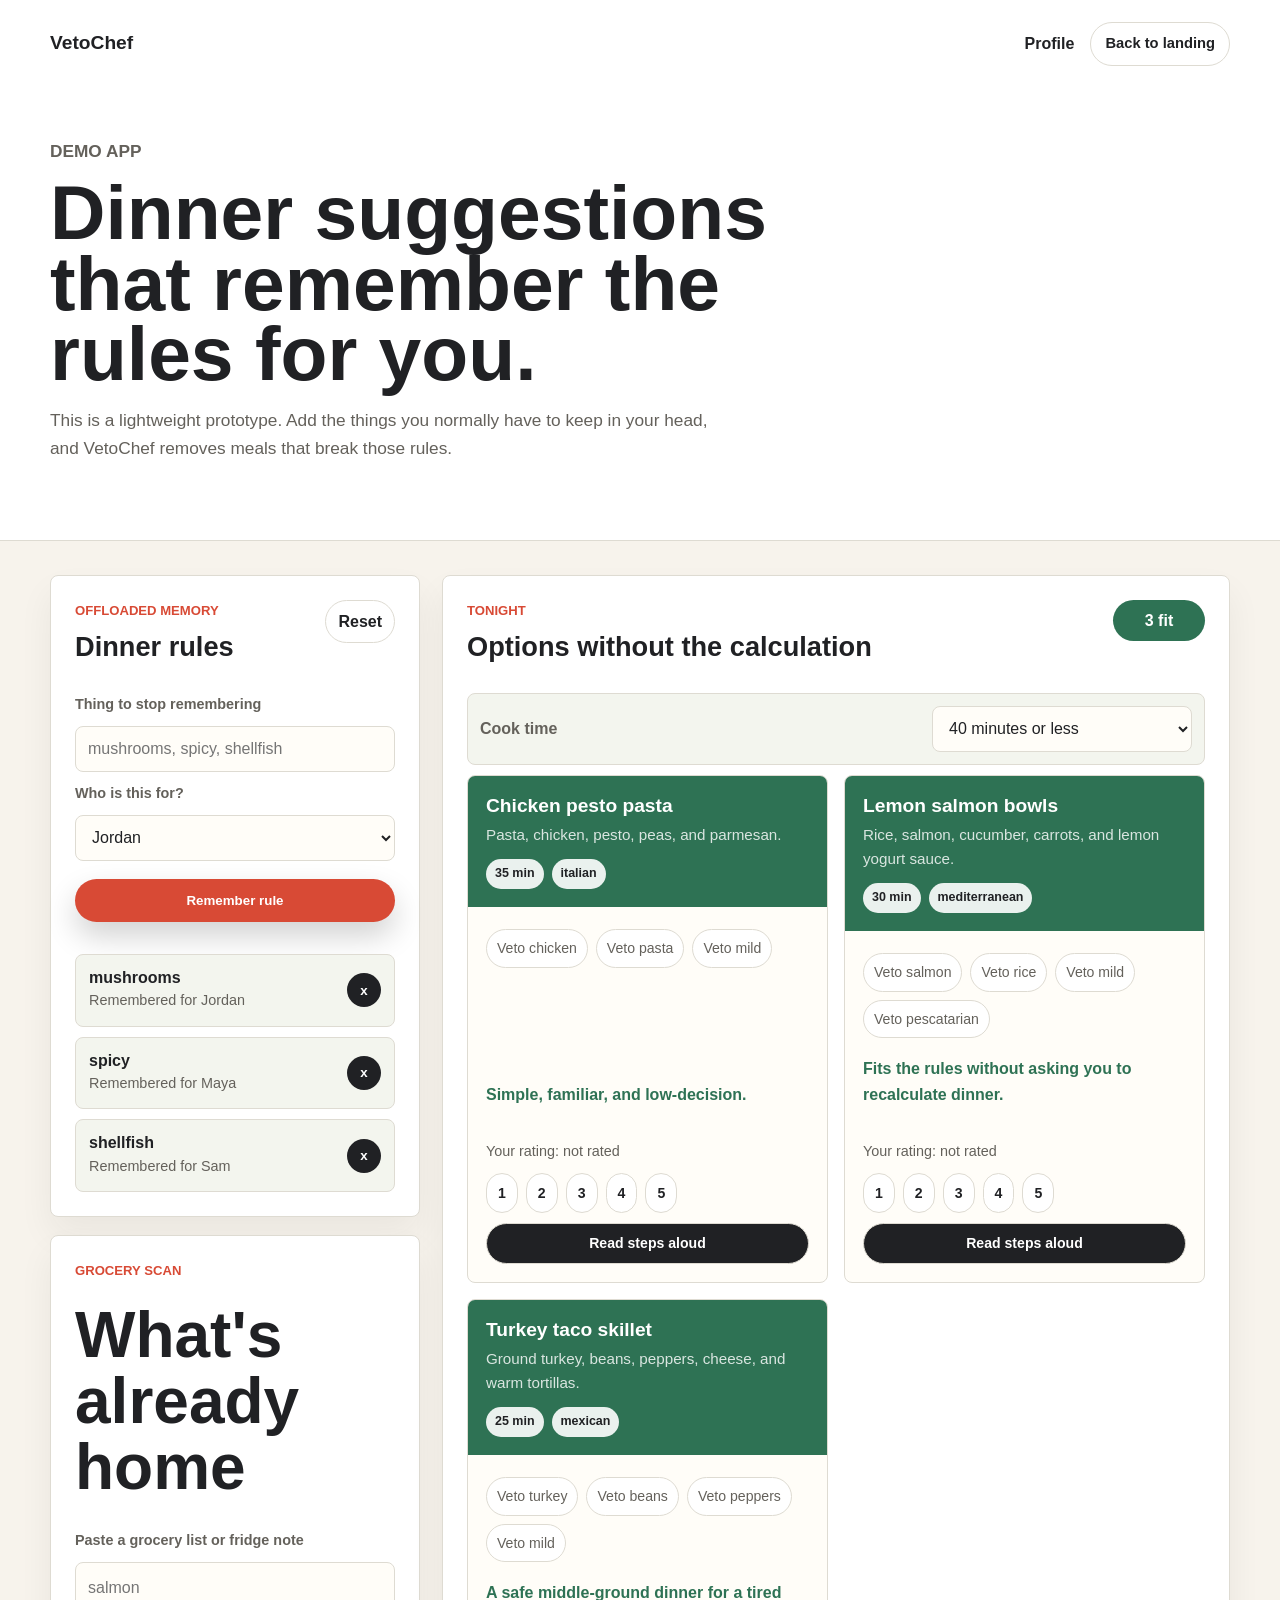
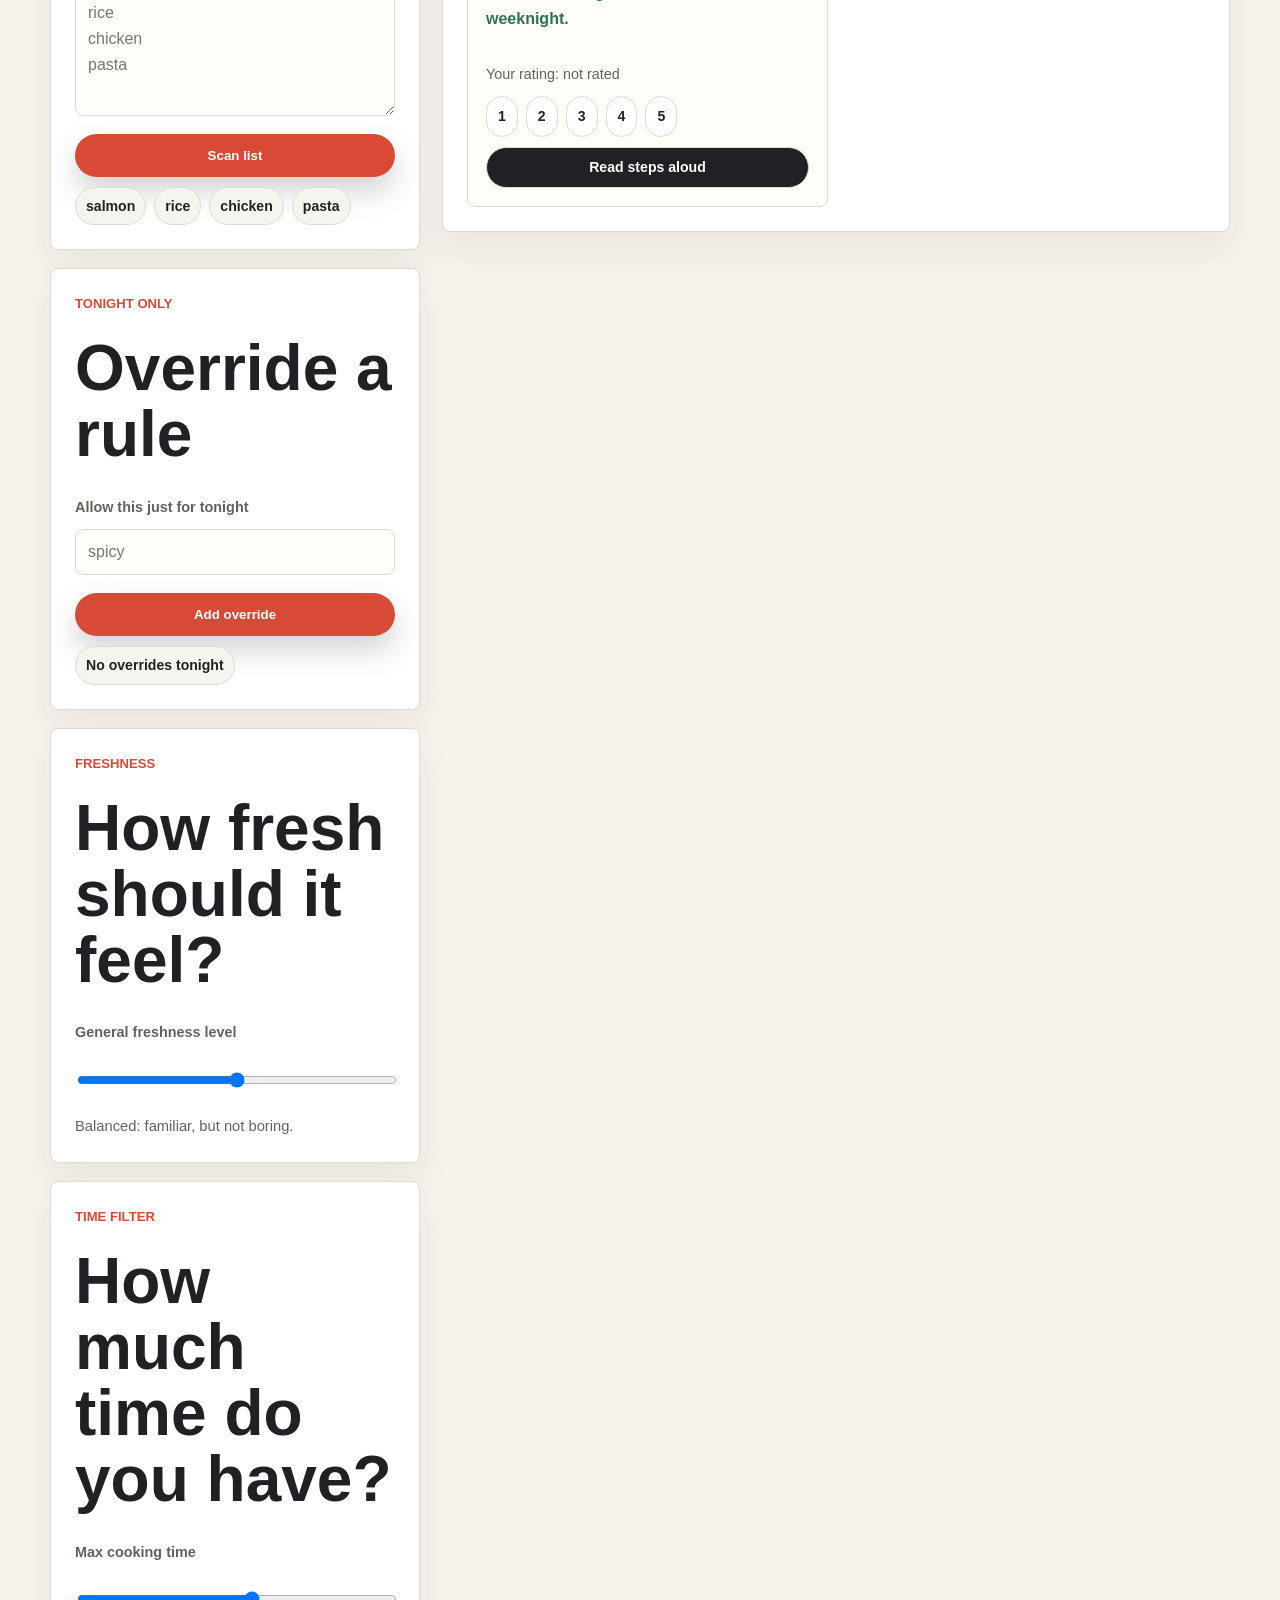
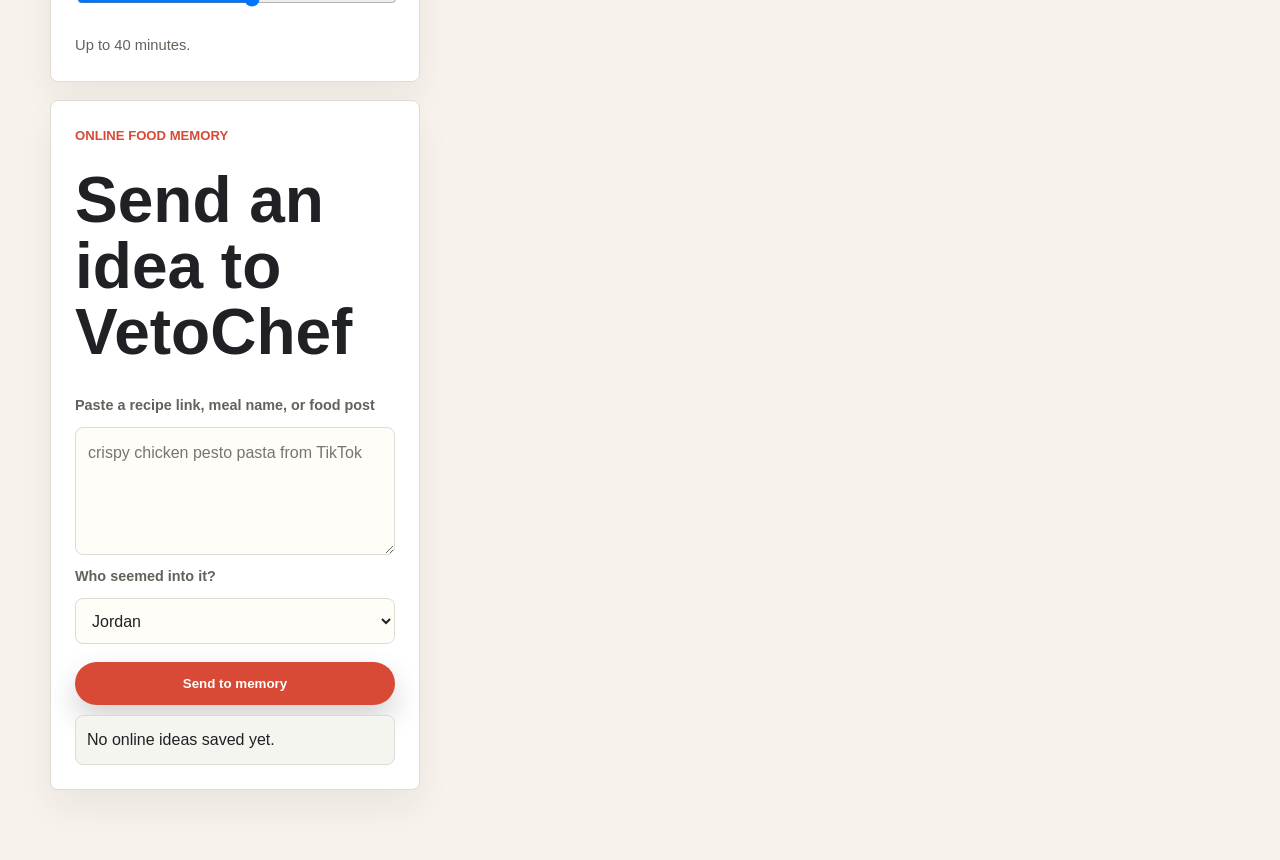
==== commit f905a6c1: "Make cook time filter more visible" ====
--- a/app.html
+++ b/app.html
@@ -116,6 +116,16 @@
         <div class="meal-count" id="mealCount">0 fit</div>
       </div>
 
+      <div class="top-filter">
+        <label for="quickTimeSelect">Cook time</label>
+        <select id="quickTimeSelect">
+          <option value="20">20 minutes or less</option>
+          <option value="30">30 minutes or less</option>
+          <option value="40" selected>40 minutes or less</option>
+          <option value="60">Any demo meal</option>
+        </select>
+      </div>
+
       <div class="meal-grid" id="mealGrid"></div>
     </section>
   </main>
--- a/app.css
+++ b/app.css
@@ -182,6 +182,22 @@
   font-weight: 800;
 }
 
+.top-filter {
+  display: grid;
+  grid-template-columns: auto minmax(180px, 260px);
+  gap: 12px;
+  align-items: center;
+  padding: 12px;
+  border: 1px solid var(--line);
+  border-radius: 8px;
+  background: var(--soft);
+}
+
+.top-filter label {
+  color: var(--muted);
+  font-weight: 800;
+}
+
 .chip-list {
   display: flex;
   flex-wrap: wrap;
@@ -392,4 +408,8 @@
   .meal-grid {
     grid-template-columns: 1fr;
   }
-}
+
+  .top-filter {
+    grid-template-columns: 1fr;
+  }
+}
